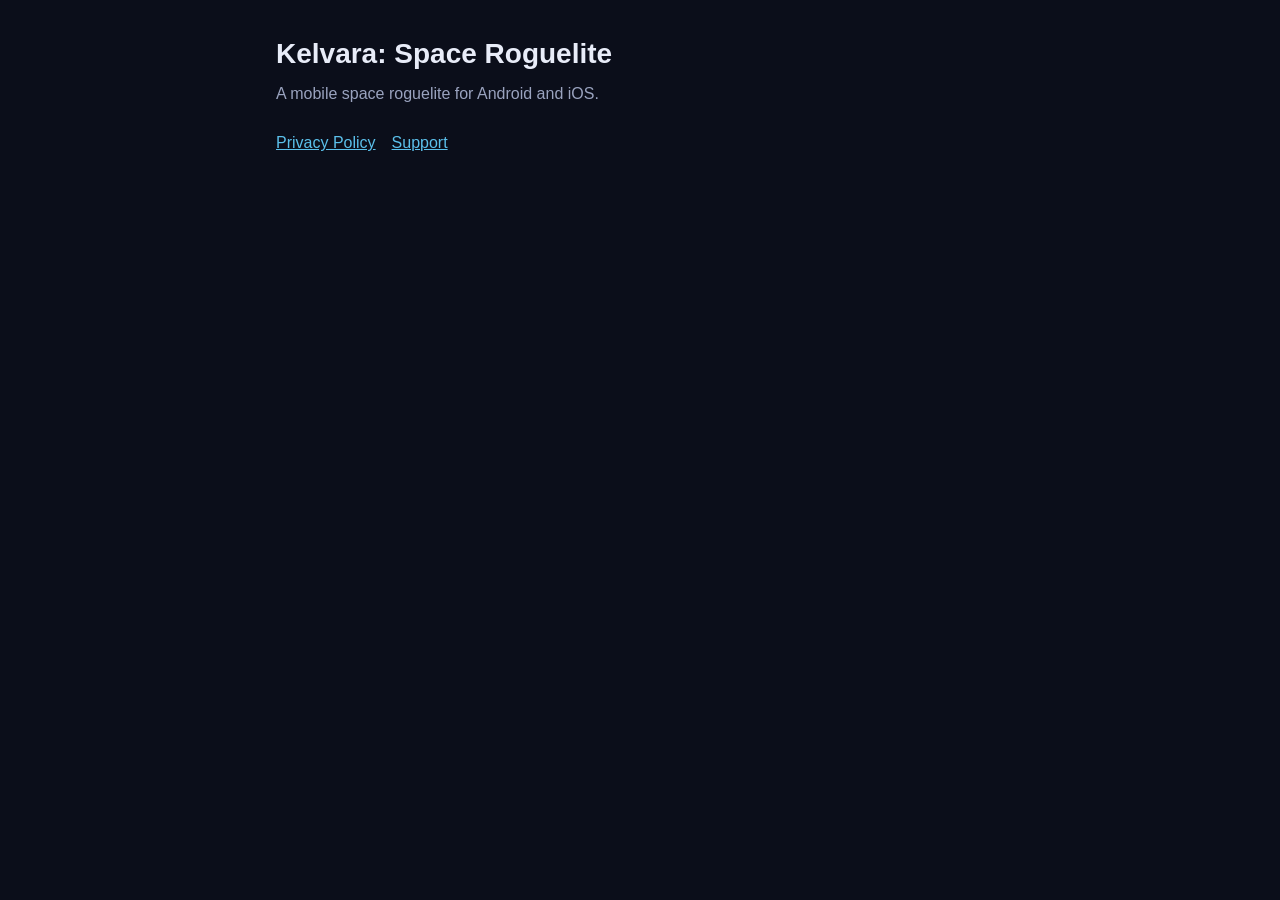
==== kelvara/index.html @ 2b556119 "Kelvara pages: privacy policy, support, app-ads.txt placeholder" ====
<!doctype html><html lang="en"><head><meta charset="utf-8"><meta name="viewport" content="width=device-width,initial-scale=1"><title>Kelvara</title><link rel="stylesheet" href="/style.css"></head>
<body><main><h1>Kelvara: Space Roguelite</h1><p class="sub">A mobile space roguelite for Android and iOS.</p>
<nav><a href="/kelvara/privacy/">Privacy Policy</a><a href="/kelvara/support/">Support</a></nav></main></body></html>
---- style.css ----
:root{--bg:#0B0E1A;--panel:#161B2E;--ink:#E8ECF8;--muted:#9AA3BF;--accent:#5BC0EB}
*{box-sizing:border-box}body{margin:0;background:var(--bg);color:var(--ink);font:16px/1.6 -apple-system,Segoe UI,Roboto,Inter,sans-serif}
main{max-width:760px;margin:0 auto;padding:32px 16px 64px}h1{font-size:28px;margin:0 0 4px}h2{font-size:20px;margin-top:28px}
.sub{color:var(--muted);margin:0 0 24px}a{color:var(--accent)}section{background:var(--panel);border:1px solid #2A3354;border-radius:12px;padding:16px 20px;margin:16px 0}
nav a{margin-right:16px}footer{color:var(--muted);font-size:14px;margin-top:40px}
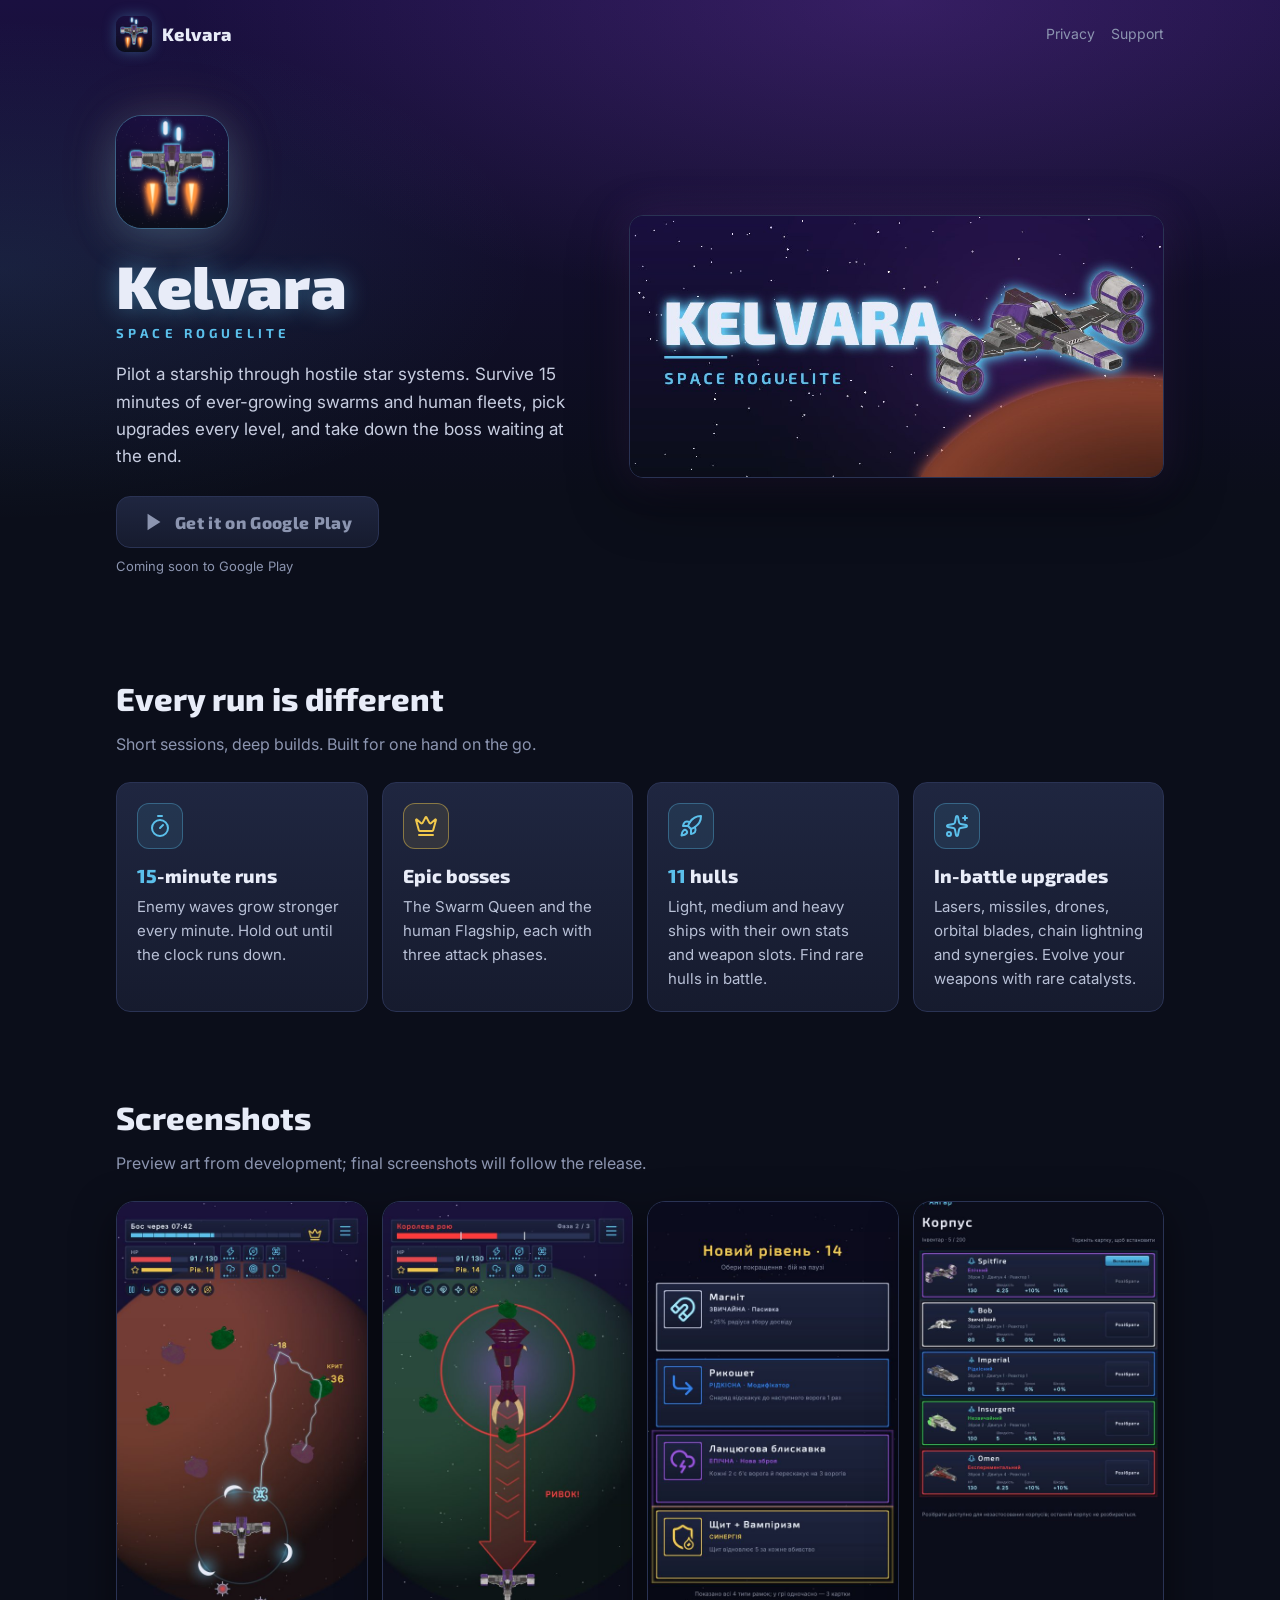
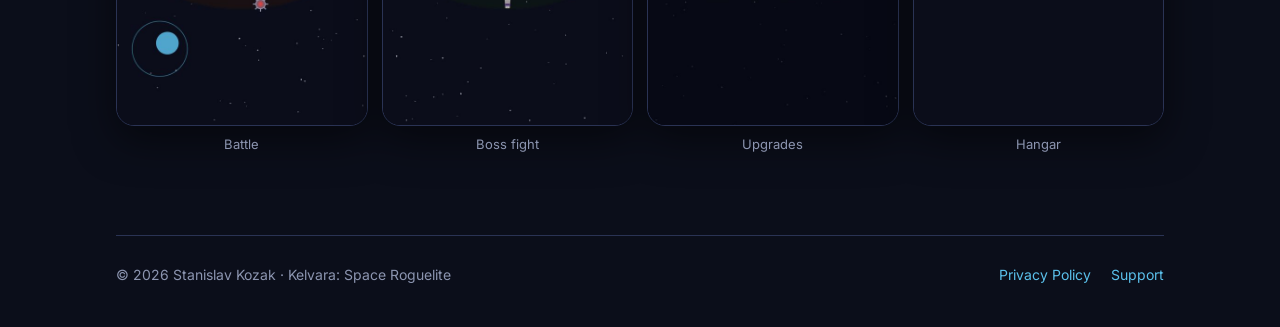
==== commit 9399e00b: "Kelvara landing page in the game's style v2; privacy and support restyled; favicon and images" ====
--- a/kelvara/index.html
+++ b/kelvara/index.html
@@ -1,3 +1,70 @@
-<!doctype html><html lang="en"><head><meta charset="utf-8"><meta name="viewport" content="width=device-width,initial-scale=1"><title>Kelvara</title><link rel="stylesheet" href="/style.css"></head>
-<body><main><h1>Kelvara: Space Roguelite</h1><p class="sub">A mobile space roguelite for Android and iOS.</p>
-<nav><a href="/kelvara/privacy/">Privacy Policy</a><a href="/kelvara/support/">Support</a></nav></main></body></html>
+<!doctype html>
+<html lang="en">
+<head>
+<meta charset="utf-8">
+<meta name="viewport" content="width=device-width,initial-scale=1">
+<title>Kelvara: Space Roguelite</title>
+<meta name="description" content="A fast-paced mobile space roguelite: 15-minute runs, boss fights, 11 hulls and in-battle upgrades.">
+<meta name="theme-color" content="#0B0E1A">
+<link rel="icon" href="/favicon.ico" sizes="any">
+<link rel="icon" type="image/png" sizes="32x32" href="/kelvara/img/favicon-32.png">
+<link rel="apple-touch-icon" href="/kelvara/img/apple-touch-icon.png">
+<meta property="og:title" content="Kelvara: Space Roguelite">
+<meta property="og:description" content="A fast-paced mobile space roguelite: 15-minute runs, boss fights, 11 hulls and in-battle upgrades.">
+<meta property="og:image" content="https://stanislav-kozak.github.io/kelvara/img/feature.jpg">
+<meta property="og:type" content="website">
+<link rel="preconnect" href="https://fonts.googleapis.com">
+<link rel="preconnect" href="https://fonts.gstatic.com" crossorigin>
+<link href="https://fonts.googleapis.com/css2?family=Exo+2:wght@600;700;800;900&family=Inter:wght@400;500;600&display=swap" rel="stylesheet">
+<link rel="stylesheet" href="/style.css">
+</head>
+<body>
+<div class="wrap">
+<header class="top">
+  <a class="brand" href="/kelvara/"><img src="/kelvara/img/apple-touch-icon.png" alt="" width="36" height="36">Kelvara</a>
+  <nav><a href="/kelvara/privacy/">Privacy</a><a href="/kelvara/support/">Support</a></nav>
+</header>
+<main>
+<section class="hero">
+  <div class="hero-text">
+    <img class="hero-icon" src="/kelvara/img/icon-512.png" alt="Kelvara app icon" width="112" height="112">
+    <h1>Kelvara</h1>
+    <p class="tagline">Space Roguelite</p>
+    <p class="pitch">Pilot a starship through hostile star systems. Survive 15 minutes of ever-growing swarms and human fleets, pick upgrades every level, and take down the boss waiting at the end.</p>
+    <div class="cta">
+      <a class="btn" aria-disabled="true" role="link" tabindex="-1"><svg viewBox="0 0 24 24" fill="none" stroke-width="2" stroke-linecap="round" stroke-linejoin="round" aria-hidden="true"><path d="M5 3l14 9-14 9z" fill="currentColor" stroke="none"/></svg> Get it on Google Play</a>
+      <span class="note">Coming soon to Google Play</span>
+    </div>
+  </div>
+  <div class="hero-art"><img src="/kelvara/img/feature.jpg" alt="Kelvara: a starship over a red planet" width="1024" height="500"></div>
+</section>
+
+<section class="block">
+  <h2>Every run is different</h2>
+  <p class="lead">Short sessions, deep builds. Built for one hand on the go.</p>
+  <div class="features">
+    <div class="card"><div class="ico"><svg viewBox="0 0 24 24" fill="none" stroke-width="2" stroke-linecap="round" stroke-linejoin="round" aria-hidden="true"><line x1="10" x2="14" y1="2" y2="2"/><line x1="12" x2="15" y1="14" y2="11"/><circle cx="12" cy="14" r="8"/></svg></div><h3><span class="num">15</span>-minute runs</h3><p>Enemy waves grow stronger every minute. Hold out until the clock runs down.</p></div>
+    <div class="card gold"><div class="ico"><svg viewBox="0 0 24 24" fill="none" stroke-width="2" stroke-linecap="round" stroke-linejoin="round" aria-hidden="true"><path d="M11.562 3.266a.5.5 0 0 1 .876 0L15.39 8.87a1 1 0 0 0 1.516.294L21.183 5.5a.5.5 0 0 1 .798.519l-2.834 10.246a1 1 0 0 1-.956.734H5.81a1 1 0 0 1-.957-.734L2.02 6.02a.5.5 0 0 1 .798-.519l4.276 3.664a1 1 0 0 0 1.516-.294z"/><path d="M5 21h14"/></svg></div><h3>Epic bosses</h3><p>The Swarm Queen and the human Flagship, each with three attack phases.</p></div>
+    <div class="card"><div class="ico"><svg viewBox="0 0 24 24" fill="none" stroke-width="2" stroke-linecap="round" stroke-linejoin="round" aria-hidden="true"><path d="M12 15v5s3.03-.55 4-2c1.08-1.62 0-5 0-5"/><path d="M4.5 16.5c-1.5 1.26-2 5-2 5s3.74-.5 5-2c.71-.84.7-2.13-.09-2.91a2.18 2.18 0 0 0-2.91-.09"/><path d="M9 12a22 22 0 0 1 2-3.95A12.88 12.88 0 0 1 22 2c0 2.72-.78 7.5-6 11a22.4 22.4 0 0 1-4 2z"/><path d="M9 12H4s.55-3.03 2-4c1.62-1.08 5 .05 5 .05"/></svg></div><h3><span class="num">11</span> hulls</h3><p>Light, medium and heavy ships with their own stats and weapon slots. Find rare hulls in battle.</p></div>
+    <div class="card"><div class="ico"><svg viewBox="0 0 24 24" fill="none" stroke-width="2" stroke-linecap="round" stroke-linejoin="round" aria-hidden="true"><path d="M11.017 2.814a1 1 0 0 1 1.966 0l1.051 5.558a2 2 0 0 0 1.594 1.594l5.558 1.051a1 1 0 0 1 0 1.966l-5.558 1.051a2 2 0 0 0-1.594 1.594l-1.051 5.558a1 1 0 0 1-1.966 0l-1.051-5.558a2 2 0 0 0-1.594-1.594l-5.558-1.051a1 1 0 0 1 0-1.966l5.558-1.051a2 2 0 0 0 1.594-1.594z"/><path d="M20 2v4"/><path d="M22 4h-4"/><circle cx="4" cy="20" r="2"/></svg></div><h3>In-battle upgrades</h3><p>Lasers, missiles, drones, orbital blades, chain lightning and synergies. Evolve your weapons with rare catalysts.</p></div>
+  </div>
+</section>
+
+<section class="block">
+  <h2>Screenshots</h2>
+  <p class="lead">Preview art from development; final screenshots will follow the release.</p>
+  <div class="shots">
+    <figure class="shot"><img src="/kelvara/img/shot-battle.jpg" alt="Battle with drones, blades and chain lightning" loading="lazy" width="540" height="1128"><figcaption>Battle</figcaption></figure>
+    <figure class="shot"><img src="/kelvara/img/shot-boss.jpg" alt="Swarm Queen boss fight" loading="lazy" width="540" height="1128"><figcaption>Boss fight</figcaption></figure>
+    <figure class="shot"><img src="/kelvara/img/shot-upgrades.jpg" alt="Level-up cards by rarity" loading="lazy" width="540" height="1128"><figcaption>Upgrades</figcaption></figure>
+    <figure class="shot"><img src="/kelvara/img/shot-hangar.jpg" alt="Hangar with ship hulls" loading="lazy" width="540" height="1128"><figcaption>Hangar</figcaption></figure>
+  </div>
+</section>
+</main>
+<footer class="site">
+  <span>© 2026 Stanislav Kozak · Kelvara: Space Roguelite</span>
+  <nav><a href="/kelvara/privacy/">Privacy Policy</a><a href="/kelvara/support/">Support</a></nav>
+</footer>
+</div>
+</body>
+</html>
--- a/style.css
+++ b/style.css
@@ -1,5 +1,221 @@
-:root{--bg:#0B0E1A;--panel:#161B2E;--ink:#E8ECF8;--muted:#9AA3BF;--accent:#5BC0EB}
-*{box-sizing:border-box}body{margin:0;background:var(--bg);color:var(--ink);font:16px/1.6 -apple-system,Segoe UI,Roboto,Inter,sans-serif}
-main{max-width:760px;margin:0 auto;padding:32px 16px 64px}h1{font-size:28px;margin:0 0 4px}h2{font-size:20px;margin-top:28px}
-.sub{color:var(--muted);margin:0 0 24px}a{color:var(--accent)}section{background:var(--panel);border:1px solid #2A3354;border-radius:12px;padding:16px 20px;margin:16px 0}
-nav a{margin-right:16px}footer{color:var(--muted);font-size:14px;margin-top:40px}
+/* Kelvara site — style v2 of the game: dark space, glass panels, neon accent. Mobile-first, works from 360 px. */
+:root {
+  --bg: #0B0E1A;
+  --bg-top: #1A1040;
+  --panel: #161B2E;
+  --panel-top: #1F2640;
+  --line: #2A3354;
+  --ink: #E8ECF8;
+  --muted: #8C95B0;
+  --accent: #5BC0EB;
+  --accent-deep: #2E86B5;
+  --gold: #F2C94C;
+  --flame: #FF8A3D;
+  --radius: 14px;
+  --gutter: 16px;
+}
+
+* { box-sizing: border-box; }
+
+html { background: var(--bg); }
+
+body {
+  margin: 0;
+  min-height: 100vh;
+  color: var(--ink);
+  font: 16px/1.6 "Inter", -apple-system, "Segoe UI", Roboto, sans-serif;
+  background:
+    radial-gradient(ellipse 80% 50% at 70% 0%, rgba(155, 81, 224, 0.22), transparent 70%),
+    radial-gradient(ellipse 60% 40% at 0% 30%, rgba(91, 192, 235, 0.10), transparent 70%),
+    linear-gradient(180deg, var(--bg-top) 0%, var(--bg) 55%);
+  background-attachment: fixed;
+  overflow-x: hidden;
+}
+
+/* faint stars */
+body::before {
+  content: "";
+  position: fixed;
+  inset: 0;
+  pointer-events: none;
+  background-image:
+    radial-gradient(1px 1px at 12% 18%, rgba(255,255,255,.7), transparent 60%),
+    radial-gradient(1px 1px at 78% 12%, rgba(255,255,255,.6), transparent 60%),
+    radial-gradient(1.5px 1.5px at 42% 64%, rgba(255,255,255,.5), transparent 60%),
+    radial-gradient(1px 1px at 88% 52%, rgba(255,255,255,.6), transparent 60%),
+    radial-gradient(1px 1px at 22% 82%, rgba(255,255,255,.5), transparent 60%),
+    radial-gradient(1.5px 1.5px at 62% 32%, rgba(255,255,255,.45), transparent 60%),
+    radial-gradient(1px 1px at 5% 48%, rgba(255,255,255,.5), transparent 60%),
+    radial-gradient(1px 1px at 95% 88%, rgba(255,255,255,.5), transparent 60%);
+  background-size: 420px 420px;
+  opacity: .8;
+  z-index: -1;
+}
+
+img { max-width: 100%; height: auto; }
+a { color: var(--accent); text-decoration: none; }
+a:hover { text-decoration: underline; }
+
+h1, h2, h3, .brand, .btn { font-family: "Exo 2", "Inter", sans-serif; }
+
+.wrap { max-width: 1080px; margin: 0 auto; padding: 0 var(--gutter); }
+
+/* ---------- header ---------- */
+.top {
+  display: flex;
+  align-items: center;
+  justify-content: space-between;
+  gap: 12px;
+  padding: 16px 0;
+}
+.brand { display: flex; align-items: center; gap: 10px; color: var(--ink); font-weight: 800; font-size: 18px; letter-spacing: .02em; }
+.brand:hover { text-decoration: none; }
+.brand img { width: 36px; height: 36px; border-radius: 9px; box-shadow: 0 0 14px rgba(91,192,235,.35); }
+.top nav { display: flex; gap: 16px; font-size: 14px; }
+.top nav a { color: var(--muted); }
+.top nav a:hover { color: var(--ink); }
+
+/* ---------- hero ---------- */
+.hero { display: grid; gap: 28px; padding: 24px 0 40px; align-items: center; }
+.hero-text { text-align: center; }
+.hero-icon {
+  width: 112px; height: 112px; border-radius: 26px;
+  box-shadow: 0 0 0 1px rgba(91,192,235,.35), 0 10px 40px rgba(91,192,235,.25), 0 0 60px rgba(255,138,61,.15);
+}
+.hero h1 {
+  margin: 18px 0 6px;
+  font-size: clamp(34px, 9vw, 60px);
+  line-height: 1.05;
+  font-weight: 900;
+  letter-spacing: .01em;
+  text-shadow: 0 0 24px rgba(91,192,235,.45);
+}
+.tagline {
+  margin: 0 0 18px;
+  color: var(--accent);
+  font-family: "Exo 2", sans-serif;
+  font-weight: 700;
+  letter-spacing: .32em;
+  font-size: 13px;
+  text-transform: uppercase;
+}
+.pitch { margin: 0 auto 26px; max-width: 520px; color: #C7CDE0; font-size: 17px; }
+.hero-art img {
+  width: 100%;
+  border-radius: var(--radius);
+  border: 1px solid var(--line);
+  box-shadow: 0 20px 60px rgba(0,0,0,.45), 0 0 40px rgba(155,81,224,.18);
+  display: block;
+}
+
+/* ---------- buttons ---------- */
+.cta { display: flex; flex-direction: column; align-items: center; gap: 8px; }
+.btn {
+  display: inline-flex; align-items: center; justify-content: center; gap: 10px;
+  min-height: 52px; padding: 0 26px; border-radius: 14px;
+  font-weight: 800; font-size: 17px; letter-spacing: .02em;
+  color: #0B0E1A;
+  background: linear-gradient(180deg, var(--accent), var(--accent-deep));
+  box-shadow: 0 0 24px rgba(91,192,235,.35), inset 0 1px 0 rgba(255,255,255,.35);
+  border: 0;
+}
+.btn svg { width: 22px; height: 22px; }
+.btn[aria-disabled="true"] {
+  cursor: default;
+  color: var(--muted);
+  background: linear-gradient(180deg, var(--panel-top), var(--panel));
+  border: 1px solid var(--line);
+  box-shadow: none;
+}
+.btn[aria-disabled="true"]:hover { text-decoration: none; }
+.note { color: var(--muted); font-size: 13px; }
+
+/* ---------- sections ---------- */
+section.block { padding: 40px 0; }
+.block h2 { font-size: clamp(24px, 6vw, 32px); margin: 0 0 8px; font-weight: 800; }
+.block .lead { color: var(--muted); margin: 0 0 24px; }
+
+.features { display: grid; gap: 14px; grid-template-columns: 1fr; }
+.card {
+  background: linear-gradient(180deg, var(--panel-top), var(--panel));
+  border: 1px solid var(--line);
+  border-radius: var(--radius);
+  padding: 20px;
+  position: relative;
+}
+.card::after {
+  content: ""; position: absolute; inset: -1px; border-radius: inherit; pointer-events: none;
+  box-shadow: 0 0 0 1px rgba(91,192,235,.0);
+  transition: box-shadow .2s;
+}
+.card:hover::after { box-shadow: 0 0 0 1px rgba(91,192,235,.45), 0 0 24px rgba(91,192,235,.15); }
+.card .ico {
+  width: 46px; height: 46px; border-radius: 12px;
+  display: grid; place-items: center;
+  background: rgba(91,192,235,.10); border: 1px solid rgba(91,192,235,.35);
+  margin-bottom: 12px;
+}
+.card .ico svg { width: 24px; height: 24px; stroke: var(--accent); }
+.card.gold .ico { background: rgba(242,201,76,.10); border-color: rgba(242,201,76,.45); }
+.card.gold .ico svg { stroke: var(--gold); }
+.card h3 { margin: 0 0 4px; font-size: 19px; font-weight: 800; }
+.card p { margin: 0; color: #B8C0D6; font-size: 15px; }
+.num { color: var(--accent); font-family: "Exo 2", sans-serif; font-weight: 800; }
+
+/* screenshots: horizontal scroll on phones, grid on desktop */
+.shots {
+  display: grid; grid-auto-flow: column; grid-auto-columns: 62%;
+  gap: 14px; overflow-x: auto; scroll-snap-type: x mandatory;
+  padding-bottom: 8px; margin: 0 calc(var(--gutter) * -1); padding-left: var(--gutter); padding-right: var(--gutter);
+  scrollbar-width: none;
+}
+.shots::-webkit-scrollbar { display: none; }
+.shot { scroll-snap-align: start; margin: 0; }
+.shot img {
+  width: 100%; display: block; border-radius: 18px;
+  border: 1px solid var(--line);
+  box-shadow: 0 14px 40px rgba(0,0,0,.5);
+  aspect-ratio: 1320 / 2758; object-fit: cover; background: var(--panel);
+}
+.shot figcaption { color: var(--muted); font-size: 13px; text-align: center; margin-top: 8px; }
+
+/* ---------- footer ---------- */
+footer.site {
+  border-top: 1px solid var(--line);
+  margin-top: 40px; padding: 28px 0 40px;
+  color: var(--muted); font-size: 14px;
+  display: flex; flex-wrap: wrap; gap: 12px 24px; justify-content: space-between; align-items: center;
+}
+footer.site nav { display: flex; gap: 20px; }
+
+/* ---------- document pages (privacy, support) ---------- */
+.doc { max-width: 760px; margin: 0 auto; padding: 8px 0 24px; }
+.doc h1 { font-size: clamp(30px, 8vw, 42px); font-weight: 900; margin: 16px 0 4px; text-shadow: 0 0 20px rgba(91,192,235,.35); }
+.doc .sub { color: var(--muted); margin: 0 0 24px; }
+.doc section {
+  background: linear-gradient(180deg, var(--panel-top), var(--panel));
+  border: 1px solid var(--line); border-radius: var(--radius);
+  padding: 18px 20px; margin: 14px 0;
+}
+.doc section h2 { font-size: 19px; margin: 0 0 6px; font-weight: 800; color: var(--ink); }
+.doc section p { margin: 8px 0 0; color: #C7CDE0; }
+.doc section p:first-of-type { margin-top: 0; }
+.mail {
+  display: inline-flex; align-items: center; gap: 8px;
+  padding: 10px 14px; border-radius: 10px;
+  background: rgba(91,192,235,.10); border: 1px solid rgba(91,192,235,.35);
+  font-weight: 600;
+}
+
+/* ---------- larger screens ---------- */
+@media (min-width: 720px) {
+  .features { grid-template-columns: 1fr 1fr; }
+  .shots { grid-auto-flow: row; grid-auto-columns: auto; grid-template-columns: repeat(4, 1fr); overflow: visible; margin: 0; padding: 0; }
+}
+@media (min-width: 960px) {
+  .hero { grid-template-columns: 1fr 1.15fr; gap: 48px; padding: 48px 0 56px; }
+  .hero-text { text-align: left; }
+  .pitch { margin-left: 0; }
+  .cta { align-items: flex-start; }
+  .features { grid-template-columns: repeat(4, 1fr); }
+}
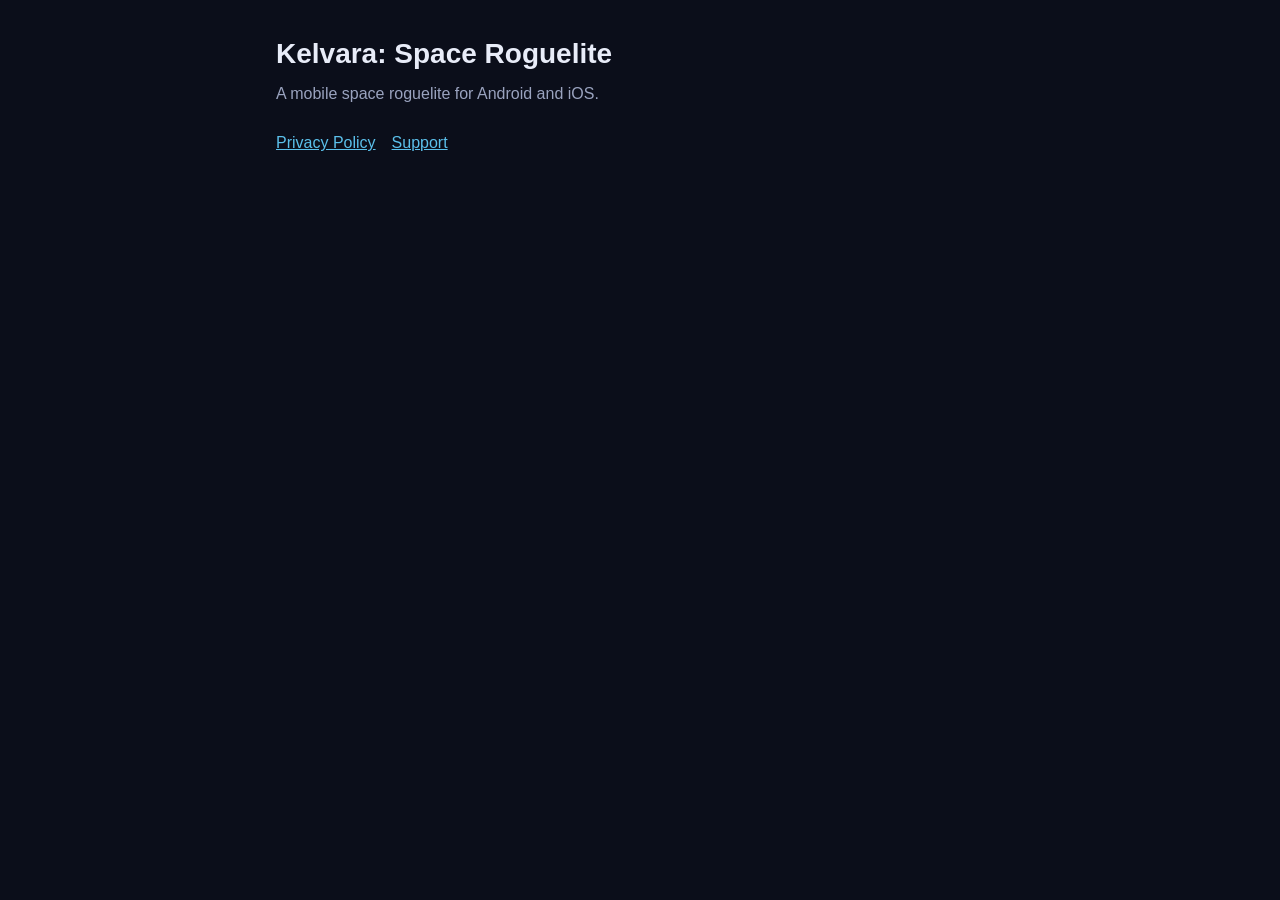
==== commit caa01889: "Merge pull request #1 from stanislav-kozak/feature/kelvara-pages Kelvara privacy policy and support " ====
--- a/kelvara/index.html
+++ b/kelvara/index.html
@@ -1,70 +1,3 @@
-<!doctype html>
-<html lang="en">
-<head>
-<meta charset="utf-8">
-<meta name="viewport" content="width=device-width,initial-scale=1">
-<title>Kelvara: Space Roguelite</title>
-<meta name="description" content="A fast-paced mobile space roguelite: 15-minute runs, boss fights, 11 hulls and in-battle upgrades.">
-<meta name="theme-color" content="#0B0E1A">
-<link rel="icon" href="/favicon.ico" sizes="any">
-<link rel="icon" type="image/png" sizes="32x32" href="/kelvara/img/favicon-32.png">
-<link rel="apple-touch-icon" href="/kelvara/img/apple-touch-icon.png">
-<meta property="og:title" content="Kelvara: Space Roguelite">
-<meta property="og:description" content="A fast-paced mobile space roguelite: 15-minute runs, boss fights, 11 hulls and in-battle upgrades.">
-<meta property="og:image" content="https://stanislav-kozak.github.io/kelvara/img/feature.jpg">
-<meta property="og:type" content="website">
-<link rel="preconnect" href="https://fonts.googleapis.com">
-<link rel="preconnect" href="https://fonts.gstatic.com" crossorigin>
-<link href="https://fonts.googleapis.com/css2?family=Exo+2:wght@600;700;800;900&family=Inter:wght@400;500;600&display=swap" rel="stylesheet">
-<link rel="stylesheet" href="/style.css">
-</head>
-<body>
-<div class="wrap">
-<header class="top">
-  <a class="brand" href="/kelvara/"><img src="/kelvara/img/apple-touch-icon.png" alt="" width="36" height="36">Kelvara</a>
-  <nav><a href="/kelvara/privacy/">Privacy</a><a href="/kelvara/support/">Support</a></nav>
-</header>
-<main>
-<section class="hero">
-  <div class="hero-text">
-    <img class="hero-icon" src="/kelvara/img/icon-512.png" alt="Kelvara app icon" width="112" height="112">
-    <h1>Kelvara</h1>
-    <p class="tagline">Space Roguelite</p>
-    <p class="pitch">Pilot a starship through hostile star systems. Survive 15 minutes of ever-growing swarms and human fleets, pick upgrades every level, and take down the boss waiting at the end.</p>
-    <div class="cta">
-      <a class="btn" aria-disabled="true" role="link" tabindex="-1"><svg viewBox="0 0 24 24" fill="none" stroke-width="2" stroke-linecap="round" stroke-linejoin="round" aria-hidden="true"><path d="M5 3l14 9-14 9z" fill="currentColor" stroke="none"/></svg> Get it on Google Play</a>
-      <span class="note">Coming soon to Google Play</span>
-    </div>
-  </div>
-  <div class="hero-art"><img src="/kelvara/img/feature.jpg" alt="Kelvara: a starship over a red planet" width="1024" height="500"></div>
-</section>
-
-<section class="block">
-  <h2>Every run is different</h2>
-  <p class="lead">Short sessions, deep builds. Built for one hand on the go.</p>
-  <div class="features">
-    <div class="card"><div class="ico"><svg viewBox="0 0 24 24" fill="none" stroke-width="2" stroke-linecap="round" stroke-linejoin="round" aria-hidden="true"><line x1="10" x2="14" y1="2" y2="2"/><line x1="12" x2="15" y1="14" y2="11"/><circle cx="12" cy="14" r="8"/></svg></div><h3><span class="num">15</span>-minute runs</h3><p>Enemy waves grow stronger every minute. Hold out until the clock runs down.</p></div>
-    <div class="card gold"><div class="ico"><svg viewBox="0 0 24 24" fill="none" stroke-width="2" stroke-linecap="round" stroke-linejoin="round" aria-hidden="true"><path d="M11.562 3.266a.5.5 0 0 1 .876 0L15.39 8.87a1 1 0 0 0 1.516.294L21.183 5.5a.5.5 0 0 1 .798.519l-2.834 10.246a1 1 0 0 1-.956.734H5.81a1 1 0 0 1-.957-.734L2.02 6.02a.5.5 0 0 1 .798-.519l4.276 3.664a1 1 0 0 0 1.516-.294z"/><path d="M5 21h14"/></svg></div><h3>Epic bosses</h3><p>The Swarm Queen and the human Flagship, each with three attack phases.</p></div>
-    <div class="card"><div class="ico"><svg viewBox="0 0 24 24" fill="none" stroke-width="2" stroke-linecap="round" stroke-linejoin="round" aria-hidden="true"><path d="M12 15v5s3.03-.55 4-2c1.08-1.62 0-5 0-5"/><path d="M4.5 16.5c-1.5 1.26-2 5-2 5s3.74-.5 5-2c.71-.84.7-2.13-.09-2.91a2.18 2.18 0 0 0-2.91-.09"/><path d="M9 12a22 22 0 0 1 2-3.95A12.88 12.88 0 0 1 22 2c0 2.72-.78 7.5-6 11a22.4 22.4 0 0 1-4 2z"/><path d="M9 12H4s.55-3.03 2-4c1.62-1.08 5 .05 5 .05"/></svg></div><h3><span class="num">11</span> hulls</h3><p>Light, medium and heavy ships with their own stats and weapon slots. Find rare hulls in battle.</p></div>
-    <div class="card"><div class="ico"><svg viewBox="0 0 24 24" fill="none" stroke-width="2" stroke-linecap="round" stroke-linejoin="round" aria-hidden="true"><path d="M11.017 2.814a1 1 0 0 1 1.966 0l1.051 5.558a2 2 0 0 0 1.594 1.594l5.558 1.051a1 1 0 0 1 0 1.966l-5.558 1.051a2 2 0 0 0-1.594 1.594l-1.051 5.558a1 1 0 0 1-1.966 0l-1.051-5.558a2 2 0 0 0-1.594-1.594l-5.558-1.051a1 1 0 0 1 0-1.966l5.558-1.051a2 2 0 0 0 1.594-1.594z"/><path d="M20 2v4"/><path d="M22 4h-4"/><circle cx="4" cy="20" r="2"/></svg></div><h3>In-battle upgrades</h3><p>Lasers, missiles, drones, orbital blades, chain lightning and synergies. Evolve your weapons with rare catalysts.</p></div>
-  </div>
-</section>
-
-<section class="block">
-  <h2>Screenshots</h2>
-  <p class="lead">Preview art from development; final screenshots will follow the release.</p>
-  <div class="shots">
-    <figure class="shot"><img src="/kelvara/img/shot-battle.jpg" alt="Battle with drones, blades and chain lightning" loading="lazy" width="540" height="1128"><figcaption>Battle</figcaption></figure>
-    <figure class="shot"><img src="/kelvara/img/shot-boss.jpg" alt="Swarm Queen boss fight" loading="lazy" width="540" height="1128"><figcaption>Boss fight</figcaption></figure>
-    <figure class="shot"><img src="/kelvara/img/shot-upgrades.jpg" alt="Level-up cards by rarity" loading="lazy" width="540" height="1128"><figcaption>Upgrades</figcaption></figure>
-    <figure class="shot"><img src="/kelvara/img/shot-hangar.jpg" alt="Hangar with ship hulls" loading="lazy" width="540" height="1128"><figcaption>Hangar</figcaption></figure>
-  </div>
-</section>
-</main>
-<footer class="site">
-  <span>© 2026 Stanislav Kozak · Kelvara: Space Roguelite</span>
-  <nav><a href="/kelvara/privacy/">Privacy Policy</a><a href="/kelvara/support/">Support</a></nav>
-</footer>
-</div>
-</body>
-</html>
+<!doctype html><html lang="en"><head><meta charset="utf-8"><meta name="viewport" content="width=device-width,initial-scale=1"><title>Kelvara</title><link rel="stylesheet" href="/style.css"></head>
+<body><main><h1>Kelvara: Space Roguelite</h1><p class="sub">A mobile space roguelite for Android and iOS.</p>
+<nav><a href="/kelvara/privacy/">Privacy Policy</a><a href="/kelvara/support/">Support</a></nav></main></body></html>
--- a/style.css
+++ b/style.css
@@ -1,221 +1,5 @@
-/* Kelvara site — style v2 of the game: dark space, glass panels, neon accent. Mobile-first, works from 360 px. */
-:root {
-  --bg: #0B0E1A;
-  --bg-top: #1A1040;
-  --panel: #161B2E;
-  --panel-top: #1F2640;
-  --line: #2A3354;
-  --ink: #E8ECF8;
-  --muted: #8C95B0;
-  --accent: #5BC0EB;
-  --accent-deep: #2E86B5;
-  --gold: #F2C94C;
-  --flame: #FF8A3D;
-  --radius: 14px;
-  --gutter: 16px;
-}
-
-* { box-sizing: border-box; }
-
-html { background: var(--bg); }
-
-body {
-  margin: 0;
-  min-height: 100vh;
-  color: var(--ink);
-  font: 16px/1.6 "Inter", -apple-system, "Segoe UI", Roboto, sans-serif;
-  background:
-    radial-gradient(ellipse 80% 50% at 70% 0%, rgba(155, 81, 224, 0.22), transparent 70%),
-    radial-gradient(ellipse 60% 40% at 0% 30%, rgba(91, 192, 235, 0.10), transparent 70%),
-    linear-gradient(180deg, var(--bg-top) 0%, var(--bg) 55%);
-  background-attachment: fixed;
-  overflow-x: hidden;
-}
-
-/* faint stars */
-body::before {
-  content: "";
-  position: fixed;
-  inset: 0;
-  pointer-events: none;
-  background-image:
-    radial-gradient(1px 1px at 12% 18%, rgba(255,255,255,.7), transparent 60%),
-    radial-gradient(1px 1px at 78% 12%, rgba(255,255,255,.6), transparent 60%),
-    radial-gradient(1.5px 1.5px at 42% 64%, rgba(255,255,255,.5), transparent 60%),
-    radial-gradient(1px 1px at 88% 52%, rgba(255,255,255,.6), transparent 60%),
-    radial-gradient(1px 1px at 22% 82%, rgba(255,255,255,.5), transparent 60%),
-    radial-gradient(1.5px 1.5px at 62% 32%, rgba(255,255,255,.45), transparent 60%),
-    radial-gradient(1px 1px at 5% 48%, rgba(255,255,255,.5), transparent 60%),
-    radial-gradient(1px 1px at 95% 88%, rgba(255,255,255,.5), transparent 60%);
-  background-size: 420px 420px;
-  opacity: .8;
-  z-index: -1;
-}
-
-img { max-width: 100%; height: auto; }
-a { color: var(--accent); text-decoration: none; }
-a:hover { text-decoration: underline; }
-
-h1, h2, h3, .brand, .btn { font-family: "Exo 2", "Inter", sans-serif; }
-
-.wrap { max-width: 1080px; margin: 0 auto; padding: 0 var(--gutter); }
-
-/* ---------- header ---------- */
-.top {
-  display: flex;
-  align-items: center;
-  justify-content: space-between;
-  gap: 12px;
-  padding: 16px 0;
-}
-.brand { display: flex; align-items: center; gap: 10px; color: var(--ink); font-weight: 800; font-size: 18px; letter-spacing: .02em; }
-.brand:hover { text-decoration: none; }
-.brand img { width: 36px; height: 36px; border-radius: 9px; box-shadow: 0 0 14px rgba(91,192,235,.35); }
-.top nav { display: flex; gap: 16px; font-size: 14px; }
-.top nav a { color: var(--muted); }
-.top nav a:hover { color: var(--ink); }
-
-/* ---------- hero ---------- */
-.hero { display: grid; gap: 28px; padding: 24px 0 40px; align-items: center; }
-.hero-text { text-align: center; }
-.hero-icon {
-  width: 112px; height: 112px; border-radius: 26px;
-  box-shadow: 0 0 0 1px rgba(91,192,235,.35), 0 10px 40px rgba(91,192,235,.25), 0 0 60px rgba(255,138,61,.15);
-}
-.hero h1 {
-  margin: 18px 0 6px;
-  font-size: clamp(34px, 9vw, 60px);
-  line-height: 1.05;
-  font-weight: 900;
-  letter-spacing: .01em;
-  text-shadow: 0 0 24px rgba(91,192,235,.45);
-}
-.tagline {
-  margin: 0 0 18px;
-  color: var(--accent);
-  font-family: "Exo 2", sans-serif;
-  font-weight: 700;
-  letter-spacing: .32em;
-  font-size: 13px;
-  text-transform: uppercase;
-}
-.pitch { margin: 0 auto 26px; max-width: 520px; color: #C7CDE0; font-size: 17px; }
-.hero-art img {
-  width: 100%;
-  border-radius: var(--radius);
-  border: 1px solid var(--line);
-  box-shadow: 0 20px 60px rgba(0,0,0,.45), 0 0 40px rgba(155,81,224,.18);
-  display: block;
-}
-
-/* ---------- buttons ---------- */
-.cta { display: flex; flex-direction: column; align-items: center; gap: 8px; }
-.btn {
-  display: inline-flex; align-items: center; justify-content: center; gap: 10px;
-  min-height: 52px; padding: 0 26px; border-radius: 14px;
-  font-weight: 800; font-size: 17px; letter-spacing: .02em;
-  color: #0B0E1A;
-  background: linear-gradient(180deg, var(--accent), var(--accent-deep));
-  box-shadow: 0 0 24px rgba(91,192,235,.35), inset 0 1px 0 rgba(255,255,255,.35);
-  border: 0;
-}
-.btn svg { width: 22px; height: 22px; }
-.btn[aria-disabled="true"] {
-  cursor: default;
-  color: var(--muted);
-  background: linear-gradient(180deg, var(--panel-top), var(--panel));
-  border: 1px solid var(--line);
-  box-shadow: none;
-}
-.btn[aria-disabled="true"]:hover { text-decoration: none; }
-.note { color: var(--muted); font-size: 13px; }
-
-/* ---------- sections ---------- */
-section.block { padding: 40px 0; }
-.block h2 { font-size: clamp(24px, 6vw, 32px); margin: 0 0 8px; font-weight: 800; }
-.block .lead { color: var(--muted); margin: 0 0 24px; }
-
-.features { display: grid; gap: 14px; grid-template-columns: 1fr; }
-.card {
-  background: linear-gradient(180deg, var(--panel-top), var(--panel));
-  border: 1px solid var(--line);
-  border-radius: var(--radius);
-  padding: 20px;
-  position: relative;
-}
-.card::after {
-  content: ""; position: absolute; inset: -1px; border-radius: inherit; pointer-events: none;
-  box-shadow: 0 0 0 1px rgba(91,192,235,.0);
-  transition: box-shadow .2s;
-}
-.card:hover::after { box-shadow: 0 0 0 1px rgba(91,192,235,.45), 0 0 24px rgba(91,192,235,.15); }
-.card .ico {
-  width: 46px; height: 46px; border-radius: 12px;
-  display: grid; place-items: center;
-  background: rgba(91,192,235,.10); border: 1px solid rgba(91,192,235,.35);
-  margin-bottom: 12px;
-}
-.card .ico svg { width: 24px; height: 24px; stroke: var(--accent); }
-.card.gold .ico { background: rgba(242,201,76,.10); border-color: rgba(242,201,76,.45); }
-.card.gold .ico svg { stroke: var(--gold); }
-.card h3 { margin: 0 0 4px; font-size: 19px; font-weight: 800; }
-.card p { margin: 0; color: #B8C0D6; font-size: 15px; }
-.num { color: var(--accent); font-family: "Exo 2", sans-serif; font-weight: 800; }
-
-/* screenshots: horizontal scroll on phones, grid on desktop */
-.shots {
-  display: grid; grid-auto-flow: column; grid-auto-columns: 62%;
-  gap: 14px; overflow-x: auto; scroll-snap-type: x mandatory;
-  padding-bottom: 8px; margin: 0 calc(var(--gutter) * -1); padding-left: var(--gutter); padding-right: var(--gutter);
-  scrollbar-width: none;
-}
-.shots::-webkit-scrollbar { display: none; }
-.shot { scroll-snap-align: start; margin: 0; }
-.shot img {
-  width: 100%; display: block; border-radius: 18px;
-  border: 1px solid var(--line);
-  box-shadow: 0 14px 40px rgba(0,0,0,.5);
-  aspect-ratio: 1320 / 2758; object-fit: cover; background: var(--panel);
-}
-.shot figcaption { color: var(--muted); font-size: 13px; text-align: center; margin-top: 8px; }
-
-/* ---------- footer ---------- */
-footer.site {
-  border-top: 1px solid var(--line);
-  margin-top: 40px; padding: 28px 0 40px;
-  color: var(--muted); font-size: 14px;
-  display: flex; flex-wrap: wrap; gap: 12px 24px; justify-content: space-between; align-items: center;
-}
-footer.site nav { display: flex; gap: 20px; }
-
-/* ---------- document pages (privacy, support) ---------- */
-.doc { max-width: 760px; margin: 0 auto; padding: 8px 0 24px; }
-.doc h1 { font-size: clamp(30px, 8vw, 42px); font-weight: 900; margin: 16px 0 4px; text-shadow: 0 0 20px rgba(91,192,235,.35); }
-.doc .sub { color: var(--muted); margin: 0 0 24px; }
-.doc section {
-  background: linear-gradient(180deg, var(--panel-top), var(--panel));
-  border: 1px solid var(--line); border-radius: var(--radius);
-  padding: 18px 20px; margin: 14px 0;
-}
-.doc section h2 { font-size: 19px; margin: 0 0 6px; font-weight: 800; color: var(--ink); }
-.doc section p { margin: 8px 0 0; color: #C7CDE0; }
-.doc section p:first-of-type { margin-top: 0; }
-.mail {
-  display: inline-flex; align-items: center; gap: 8px;
-  padding: 10px 14px; border-radius: 10px;
-  background: rgba(91,192,235,.10); border: 1px solid rgba(91,192,235,.35);
-  font-weight: 600;
-}
-
-/* ---------- larger screens ---------- */
-@media (min-width: 720px) {
-  .features { grid-template-columns: 1fr 1fr; }
-  .shots { grid-auto-flow: row; grid-auto-columns: auto; grid-template-columns: repeat(4, 1fr); overflow: visible; margin: 0; padding: 0; }
-}
-@media (min-width: 960px) {
-  .hero { grid-template-columns: 1fr 1.15fr; gap: 48px; padding: 48px 0 56px; }
-  .hero-text { text-align: left; }
-  .pitch { margin-left: 0; }
-  .cta { align-items: flex-start; }
-  .features { grid-template-columns: repeat(4, 1fr); }
-}
+:root{--bg:#0B0E1A;--panel:#161B2E;--ink:#E8ECF8;--muted:#9AA3BF;--accent:#5BC0EB}
+*{box-sizing:border-box}body{margin:0;background:var(--bg);color:var(--ink);font:16px/1.6 -apple-system,Segoe UI,Roboto,Inter,sans-serif}
+main{max-width:760px;margin:0 auto;padding:32px 16px 64px}h1{font-size:28px;margin:0 0 4px}h2{font-size:20px;margin-top:28px}
+.sub{color:var(--muted);margin:0 0 24px}a{color:var(--accent)}section{background:var(--panel);border:1px solid #2A3354;border-radius:12px;padding:16px 20px;margin:16px 0}
+nav a{margin-right:16px}footer{color:var(--muted);font-size:14px;margin-top:40px}
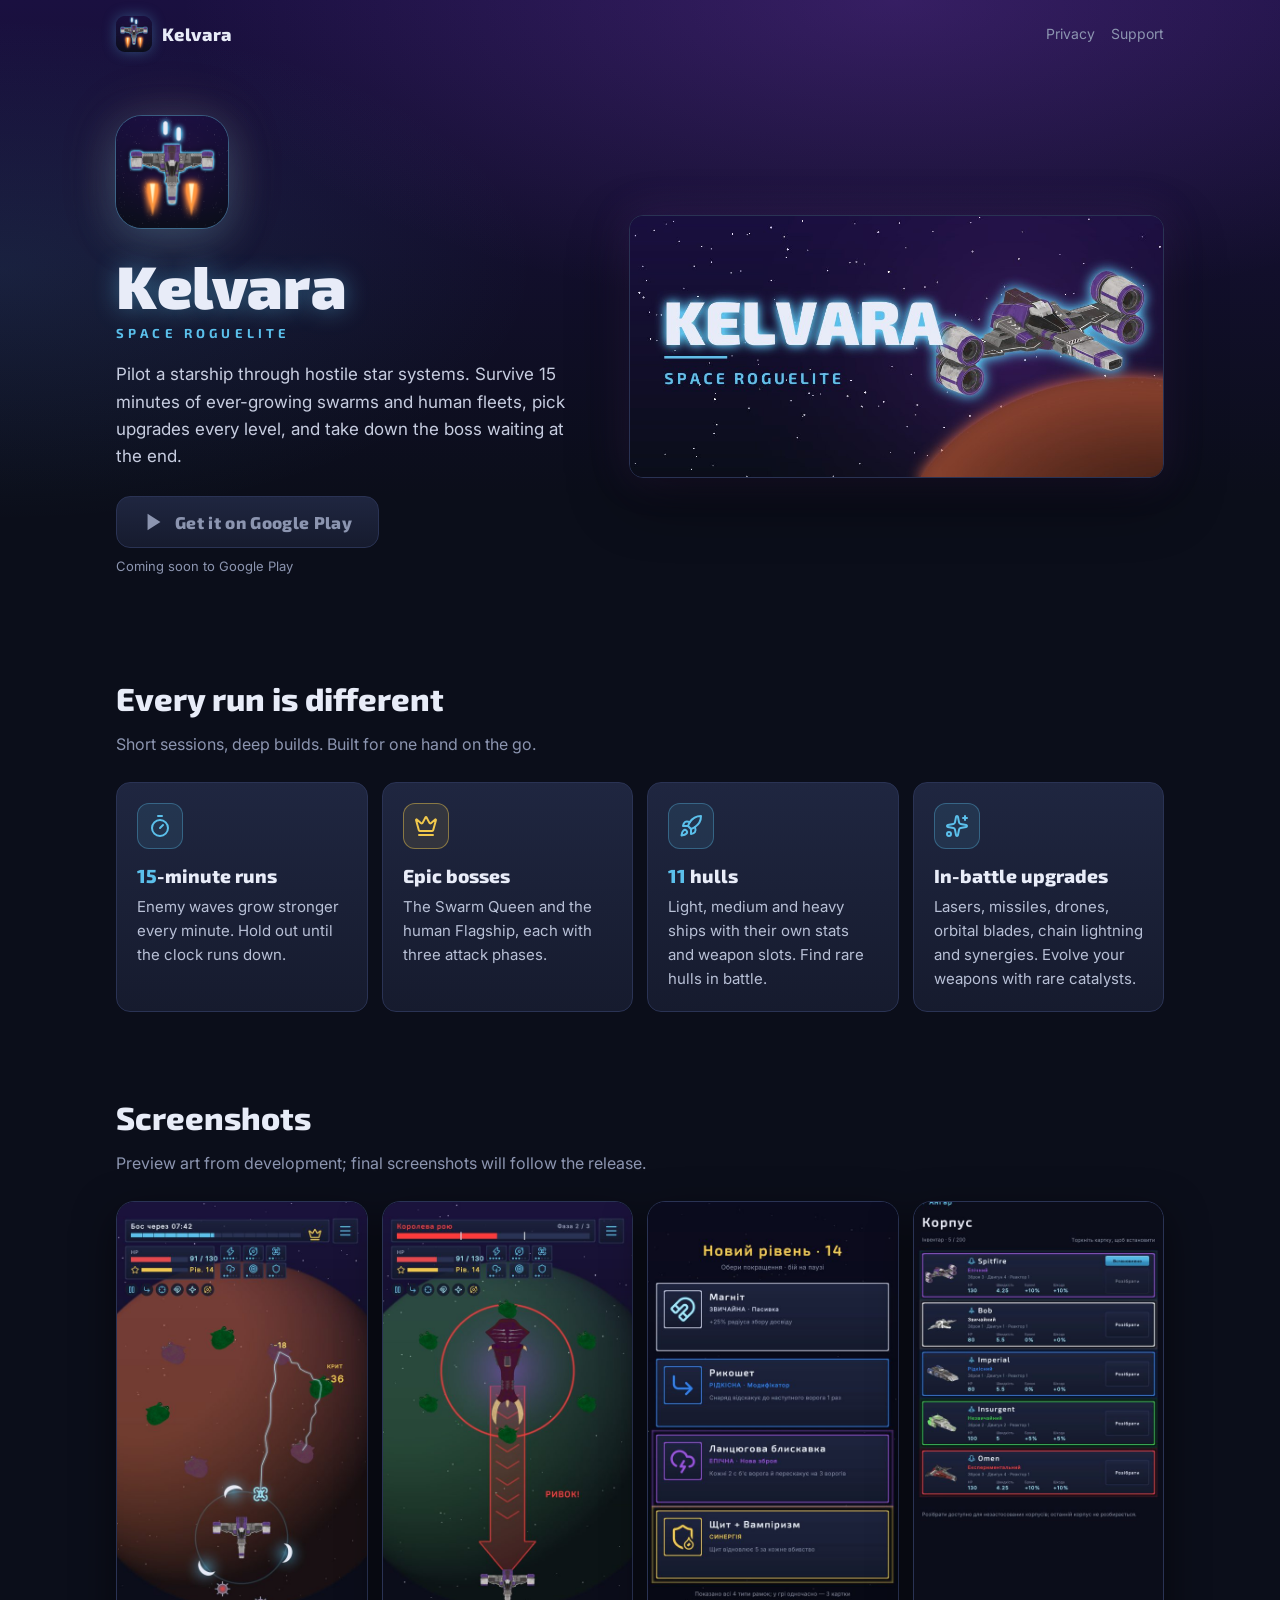
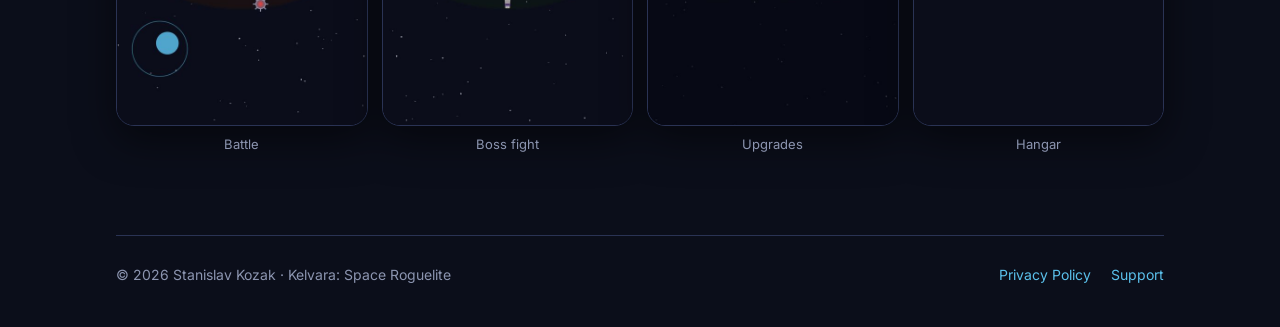
==== commit a60f3d80: "Merge pull request #2 from stanislav-kozak/feature/kelvara-landing Kelvara landing page (style v2)" ====
--- a/kelvara/index.html
+++ b/kelvara/index.html
@@ -1,3 +1,70 @@
-<!doctype html><html lang="en"><head><meta charset="utf-8"><meta name="viewport" content="width=device-width,initial-scale=1"><title>Kelvara</title><link rel="stylesheet" href="/style.css"></head>
-<body><main><h1>Kelvara: Space Roguelite</h1><p class="sub">A mobile space roguelite for Android and iOS.</p>
-<nav><a href="/kelvara/privacy/">Privacy Policy</a><a href="/kelvara/support/">Support</a></nav></main></body></html>
+<!doctype html>
+<html lang="en">
+<head>
+<meta charset="utf-8">
+<meta name="viewport" content="width=device-width,initial-scale=1">
+<title>Kelvara: Space Roguelite</title>
+<meta name="description" content="A fast-paced mobile space roguelite: 15-minute runs, boss fights, 11 hulls and in-battle upgrades.">
+<meta name="theme-color" content="#0B0E1A">
+<link rel="icon" href="/favicon.ico" sizes="any">
+<link rel="icon" type="image/png" sizes="32x32" href="/kelvara/img/favicon-32.png">
+<link rel="apple-touch-icon" href="/kelvara/img/apple-touch-icon.png">
+<meta property="og:title" content="Kelvara: Space Roguelite">
+<meta property="og:description" content="A fast-paced mobile space roguelite: 15-minute runs, boss fights, 11 hulls and in-battle upgrades.">
+<meta property="og:image" content="https://stanislav-kozak.github.io/kelvara/img/feature.jpg">
+<meta property="og:type" content="website">
+<link rel="preconnect" href="https://fonts.googleapis.com">
+<link rel="preconnect" href="https://fonts.gstatic.com" crossorigin>
+<link href="https://fonts.googleapis.com/css2?family=Exo+2:wght@600;700;800;900&family=Inter:wght@400;500;600&display=swap" rel="stylesheet">
+<link rel="stylesheet" href="/style.css">
+</head>
+<body>
+<div class="wrap">
+<header class="top">
+  <a class="brand" href="/kelvara/"><img src="/kelvara/img/apple-touch-icon.png" alt="" width="36" height="36">Kelvara</a>
+  <nav><a href="/kelvara/privacy/">Privacy</a><a href="/kelvara/support/">Support</a></nav>
+</header>
+<main>
+<section class="hero">
+  <div class="hero-text">
+    <img class="hero-icon" src="/kelvara/img/icon-512.png" alt="Kelvara app icon" width="112" height="112">
+    <h1>Kelvara</h1>
+    <p class="tagline">Space Roguelite</p>
+    <p class="pitch">Pilot a starship through hostile star systems. Survive 15 minutes of ever-growing swarms and human fleets, pick upgrades every level, and take down the boss waiting at the end.</p>
+    <div class="cta">
+      <a class="btn" aria-disabled="true" role="link" tabindex="-1"><svg viewBox="0 0 24 24" fill="none" stroke-width="2" stroke-linecap="round" stroke-linejoin="round" aria-hidden="true"><path d="M5 3l14 9-14 9z" fill="currentColor" stroke="none"/></svg> Get it on Google Play</a>
+      <span class="note">Coming soon to Google Play</span>
+    </div>
+  </div>
+  <div class="hero-art"><img src="/kelvara/img/feature.jpg" alt="Kelvara: a starship over a red planet" width="1024" height="500"></div>
+</section>
+
+<section class="block">
+  <h2>Every run is different</h2>
+  <p class="lead">Short sessions, deep builds. Built for one hand on the go.</p>
+  <div class="features">
+    <div class="card"><div class="ico"><svg viewBox="0 0 24 24" fill="none" stroke-width="2" stroke-linecap="round" stroke-linejoin="round" aria-hidden="true"><line x1="10" x2="14" y1="2" y2="2"/><line x1="12" x2="15" y1="14" y2="11"/><circle cx="12" cy="14" r="8"/></svg></div><h3><span class="num">15</span>-minute runs</h3><p>Enemy waves grow stronger every minute. Hold out until the clock runs down.</p></div>
+    <div class="card gold"><div class="ico"><svg viewBox="0 0 24 24" fill="none" stroke-width="2" stroke-linecap="round" stroke-linejoin="round" aria-hidden="true"><path d="M11.562 3.266a.5.5 0 0 1 .876 0L15.39 8.87a1 1 0 0 0 1.516.294L21.183 5.5a.5.5 0 0 1 .798.519l-2.834 10.246a1 1 0 0 1-.956.734H5.81a1 1 0 0 1-.957-.734L2.02 6.02a.5.5 0 0 1 .798-.519l4.276 3.664a1 1 0 0 0 1.516-.294z"/><path d="M5 21h14"/></svg></div><h3>Epic bosses</h3><p>The Swarm Queen and the human Flagship, each with three attack phases.</p></div>
+    <div class="card"><div class="ico"><svg viewBox="0 0 24 24" fill="none" stroke-width="2" stroke-linecap="round" stroke-linejoin="round" aria-hidden="true"><path d="M12 15v5s3.03-.55 4-2c1.08-1.62 0-5 0-5"/><path d="M4.5 16.5c-1.5 1.26-2 5-2 5s3.74-.5 5-2c.71-.84.7-2.13-.09-2.91a2.18 2.18 0 0 0-2.91-.09"/><path d="M9 12a22 22 0 0 1 2-3.95A12.88 12.88 0 0 1 22 2c0 2.72-.78 7.5-6 11a22.4 22.4 0 0 1-4 2z"/><path d="M9 12H4s.55-3.03 2-4c1.62-1.08 5 .05 5 .05"/></svg></div><h3><span class="num">11</span> hulls</h3><p>Light, medium and heavy ships with their own stats and weapon slots. Find rare hulls in battle.</p></div>
+    <div class="card"><div class="ico"><svg viewBox="0 0 24 24" fill="none" stroke-width="2" stroke-linecap="round" stroke-linejoin="round" aria-hidden="true"><path d="M11.017 2.814a1 1 0 0 1 1.966 0l1.051 5.558a2 2 0 0 0 1.594 1.594l5.558 1.051a1 1 0 0 1 0 1.966l-5.558 1.051a2 2 0 0 0-1.594 1.594l-1.051 5.558a1 1 0 0 1-1.966 0l-1.051-5.558a2 2 0 0 0-1.594-1.594l-5.558-1.051a1 1 0 0 1 0-1.966l5.558-1.051a2 2 0 0 0 1.594-1.594z"/><path d="M20 2v4"/><path d="M22 4h-4"/><circle cx="4" cy="20" r="2"/></svg></div><h3>In-battle upgrades</h3><p>Lasers, missiles, drones, orbital blades, chain lightning and synergies. Evolve your weapons with rare catalysts.</p></div>
+  </div>
+</section>
+
+<section class="block">
+  <h2>Screenshots</h2>
+  <p class="lead">Preview art from development; final screenshots will follow the release.</p>
+  <div class="shots">
+    <figure class="shot"><img src="/kelvara/img/shot-battle.jpg" alt="Battle with drones, blades and chain lightning" loading="lazy" width="540" height="1128"><figcaption>Battle</figcaption></figure>
+    <figure class="shot"><img src="/kelvara/img/shot-boss.jpg" alt="Swarm Queen boss fight" loading="lazy" width="540" height="1128"><figcaption>Boss fight</figcaption></figure>
+    <figure class="shot"><img src="/kelvara/img/shot-upgrades.jpg" alt="Level-up cards by rarity" loading="lazy" width="540" height="1128"><figcaption>Upgrades</figcaption></figure>
+    <figure class="shot"><img src="/kelvara/img/shot-hangar.jpg" alt="Hangar with ship hulls" loading="lazy" width="540" height="1128"><figcaption>Hangar</figcaption></figure>
+  </div>
+</section>
+</main>
+<footer class="site">
+  <span>© 2026 Stanislav Kozak · Kelvara: Space Roguelite</span>
+  <nav><a href="/kelvara/privacy/">Privacy Policy</a><a href="/kelvara/support/">Support</a></nav>
+</footer>
+</div>
+</body>
+</html>
--- a/style.css
+++ b/style.css
@@ -1,5 +1,221 @@
-:root{--bg:#0B0E1A;--panel:#161B2E;--ink:#E8ECF8;--muted:#9AA3BF;--accent:#5BC0EB}
-*{box-sizing:border-box}body{margin:0;background:var(--bg);color:var(--ink);font:16px/1.6 -apple-system,Segoe UI,Roboto,Inter,sans-serif}
-main{max-width:760px;margin:0 auto;padding:32px 16px 64px}h1{font-size:28px;margin:0 0 4px}h2{font-size:20px;margin-top:28px}
-.sub{color:var(--muted);margin:0 0 24px}a{color:var(--accent)}section{background:var(--panel);border:1px solid #2A3354;border-radius:12px;padding:16px 20px;margin:16px 0}
-nav a{margin-right:16px}footer{color:var(--muted);font-size:14px;margin-top:40px}
+/* Kelvara site — style v2 of the game: dark space, glass panels, neon accent. Mobile-first, works from 360 px. */
+:root {
+  --bg: #0B0E1A;
+  --bg-top: #1A1040;
+  --panel: #161B2E;
+  --panel-top: #1F2640;
+  --line: #2A3354;
+  --ink: #E8ECF8;
+  --muted: #8C95B0;
+  --accent: #5BC0EB;
+  --accent-deep: #2E86B5;
+  --gold: #F2C94C;
+  --flame: #FF8A3D;
+  --radius: 14px;
+  --gutter: 16px;
+}
+
+* { box-sizing: border-box; }
+
+html { background: var(--bg); }
+
+body {
+  margin: 0;
+  min-height: 100vh;
+  color: var(--ink);
+  font: 16px/1.6 "Inter", -apple-system, "Segoe UI", Roboto, sans-serif;
+  background:
+    radial-gradient(ellipse 80% 50% at 70% 0%, rgba(155, 81, 224, 0.22), transparent 70%),
+    radial-gradient(ellipse 60% 40% at 0% 30%, rgba(91, 192, 235, 0.10), transparent 70%),
+    linear-gradient(180deg, var(--bg-top) 0%, var(--bg) 55%);
+  background-attachment: fixed;
+  overflow-x: hidden;
+}
+
+/* faint stars */
+body::before {
+  content: "";
+  position: fixed;
+  inset: 0;
+  pointer-events: none;
+  background-image:
+    radial-gradient(1px 1px at 12% 18%, rgba(255,255,255,.7), transparent 60%),
+    radial-gradient(1px 1px at 78% 12%, rgba(255,255,255,.6), transparent 60%),
+    radial-gradient(1.5px 1.5px at 42% 64%, rgba(255,255,255,.5), transparent 60%),
+    radial-gradient(1px 1px at 88% 52%, rgba(255,255,255,.6), transparent 60%),
+    radial-gradient(1px 1px at 22% 82%, rgba(255,255,255,.5), transparent 60%),
+    radial-gradient(1.5px 1.5px at 62% 32%, rgba(255,255,255,.45), transparent 60%),
+    radial-gradient(1px 1px at 5% 48%, rgba(255,255,255,.5), transparent 60%),
+    radial-gradient(1px 1px at 95% 88%, rgba(255,255,255,.5), transparent 60%);
+  background-size: 420px 420px;
+  opacity: .8;
+  z-index: -1;
+}
+
+img { max-width: 100%; height: auto; }
+a { color: var(--accent); text-decoration: none; }
+a:hover { text-decoration: underline; }
+
+h1, h2, h3, .brand, .btn { font-family: "Exo 2", "Inter", sans-serif; }
+
+.wrap { max-width: 1080px; margin: 0 auto; padding: 0 var(--gutter); }
+
+/* ---------- header ---------- */
+.top {
+  display: flex;
+  align-items: center;
+  justify-content: space-between;
+  gap: 12px;
+  padding: 16px 0;
+}
+.brand { display: flex; align-items: center; gap: 10px; color: var(--ink); font-weight: 800; font-size: 18px; letter-spacing: .02em; }
+.brand:hover { text-decoration: none; }
+.brand img { width: 36px; height: 36px; border-radius: 9px; box-shadow: 0 0 14px rgba(91,192,235,.35); }
+.top nav { display: flex; gap: 16px; font-size: 14px; }
+.top nav a { color: var(--muted); }
+.top nav a:hover { color: var(--ink); }
+
+/* ---------- hero ---------- */
+.hero { display: grid; gap: 28px; padding: 24px 0 40px; align-items: center; }
+.hero-text { text-align: center; }
+.hero-icon {
+  width: 112px; height: 112px; border-radius: 26px;
+  box-shadow: 0 0 0 1px rgba(91,192,235,.35), 0 10px 40px rgba(91,192,235,.25), 0 0 60px rgba(255,138,61,.15);
+}
+.hero h1 {
+  margin: 18px 0 6px;
+  font-size: clamp(34px, 9vw, 60px);
+  line-height: 1.05;
+  font-weight: 900;
+  letter-spacing: .01em;
+  text-shadow: 0 0 24px rgba(91,192,235,.45);
+}
+.tagline {
+  margin: 0 0 18px;
+  color: var(--accent);
+  font-family: "Exo 2", sans-serif;
+  font-weight: 700;
+  letter-spacing: .32em;
+  font-size: 13px;
+  text-transform: uppercase;
+}
+.pitch { margin: 0 auto 26px; max-width: 520px; color: #C7CDE0; font-size: 17px; }
+.hero-art img {
+  width: 100%;
+  border-radius: var(--radius);
+  border: 1px solid var(--line);
+  box-shadow: 0 20px 60px rgba(0,0,0,.45), 0 0 40px rgba(155,81,224,.18);
+  display: block;
+}
+
+/* ---------- buttons ---------- */
+.cta { display: flex; flex-direction: column; align-items: center; gap: 8px; }
+.btn {
+  display: inline-flex; align-items: center; justify-content: center; gap: 10px;
+  min-height: 52px; padding: 0 26px; border-radius: 14px;
+  font-weight: 800; font-size: 17px; letter-spacing: .02em;
+  color: #0B0E1A;
+  background: linear-gradient(180deg, var(--accent), var(--accent-deep));
+  box-shadow: 0 0 24px rgba(91,192,235,.35), inset 0 1px 0 rgba(255,255,255,.35);
+  border: 0;
+}
+.btn svg { width: 22px; height: 22px; }
+.btn[aria-disabled="true"] {
+  cursor: default;
+  color: var(--muted);
+  background: linear-gradient(180deg, var(--panel-top), var(--panel));
+  border: 1px solid var(--line);
+  box-shadow: none;
+}
+.btn[aria-disabled="true"]:hover { text-decoration: none; }
+.note { color: var(--muted); font-size: 13px; }
+
+/* ---------- sections ---------- */
+section.block { padding: 40px 0; }
+.block h2 { font-size: clamp(24px, 6vw, 32px); margin: 0 0 8px; font-weight: 800; }
+.block .lead { color: var(--muted); margin: 0 0 24px; }
+
+.features { display: grid; gap: 14px; grid-template-columns: 1fr; }
+.card {
+  background: linear-gradient(180deg, var(--panel-top), var(--panel));
+  border: 1px solid var(--line);
+  border-radius: var(--radius);
+  padding: 20px;
+  position: relative;
+}
+.card::after {
+  content: ""; position: absolute; inset: -1px; border-radius: inherit; pointer-events: none;
+  box-shadow: 0 0 0 1px rgba(91,192,235,.0);
+  transition: box-shadow .2s;
+}
+.card:hover::after { box-shadow: 0 0 0 1px rgba(91,192,235,.45), 0 0 24px rgba(91,192,235,.15); }
+.card .ico {
+  width: 46px; height: 46px; border-radius: 12px;
+  display: grid; place-items: center;
+  background: rgba(91,192,235,.10); border: 1px solid rgba(91,192,235,.35);
+  margin-bottom: 12px;
+}
+.card .ico svg { width: 24px; height: 24px; stroke: var(--accent); }
+.card.gold .ico { background: rgba(242,201,76,.10); border-color: rgba(242,201,76,.45); }
+.card.gold .ico svg { stroke: var(--gold); }
+.card h3 { margin: 0 0 4px; font-size: 19px; font-weight: 800; }
+.card p { margin: 0; color: #B8C0D6; font-size: 15px; }
+.num { color: var(--accent); font-family: "Exo 2", sans-serif; font-weight: 800; }
+
+/* screenshots: horizontal scroll on phones, grid on desktop */
+.shots {
+  display: grid; grid-auto-flow: column; grid-auto-columns: 62%;
+  gap: 14px; overflow-x: auto; scroll-snap-type: x mandatory;
+  padding-bottom: 8px; margin: 0 calc(var(--gutter) * -1); padding-left: var(--gutter); padding-right: var(--gutter);
+  scrollbar-width: none;
+}
+.shots::-webkit-scrollbar { display: none; }
+.shot { scroll-snap-align: start; margin: 0; }
+.shot img {
+  width: 100%; display: block; border-radius: 18px;
+  border: 1px solid var(--line);
+  box-shadow: 0 14px 40px rgba(0,0,0,.5);
+  aspect-ratio: 1320 / 2758; object-fit: cover; background: var(--panel);
+}
+.shot figcaption { color: var(--muted); font-size: 13px; text-align: center; margin-top: 8px; }
+
+/* ---------- footer ---------- */
+footer.site {
+  border-top: 1px solid var(--line);
+  margin-top: 40px; padding: 28px 0 40px;
+  color: var(--muted); font-size: 14px;
+  display: flex; flex-wrap: wrap; gap: 12px 24px; justify-content: space-between; align-items: center;
+}
+footer.site nav { display: flex; gap: 20px; }
+
+/* ---------- document pages (privacy, support) ---------- */
+.doc { max-width: 760px; margin: 0 auto; padding: 8px 0 24px; }
+.doc h1 { font-size: clamp(30px, 8vw, 42px); font-weight: 900; margin: 16px 0 4px; text-shadow: 0 0 20px rgba(91,192,235,.35); }
+.doc .sub { color: var(--muted); margin: 0 0 24px; }
+.doc section {
+  background: linear-gradient(180deg, var(--panel-top), var(--panel));
+  border: 1px solid var(--line); border-radius: var(--radius);
+  padding: 18px 20px; margin: 14px 0;
+}
+.doc section h2 { font-size: 19px; margin: 0 0 6px; font-weight: 800; color: var(--ink); }
+.doc section p { margin: 8px 0 0; color: #C7CDE0; }
+.doc section p:first-of-type { margin-top: 0; }
+.mail {
+  display: inline-flex; align-items: center; gap: 8px;
+  padding: 10px 14px; border-radius: 10px;
+  background: rgba(91,192,235,.10); border: 1px solid rgba(91,192,235,.35);
+  font-weight: 600;
+}
+
+/* ---------- larger screens ---------- */
+@media (min-width: 720px) {
+  .features { grid-template-columns: 1fr 1fr; }
+  .shots { grid-auto-flow: row; grid-auto-columns: auto; grid-template-columns: repeat(4, 1fr); overflow: visible; margin: 0; padding: 0; }
+}
+@media (min-width: 960px) {
+  .hero { grid-template-columns: 1fr 1.15fr; gap: 48px; padding: 48px 0 56px; }
+  .hero-text { text-align: left; }
+  .pitch { margin-left: 0; }
+  .cta { align-items: flex-start; }
+  .features { grid-template-columns: repeat(4, 1fr); }
+}
